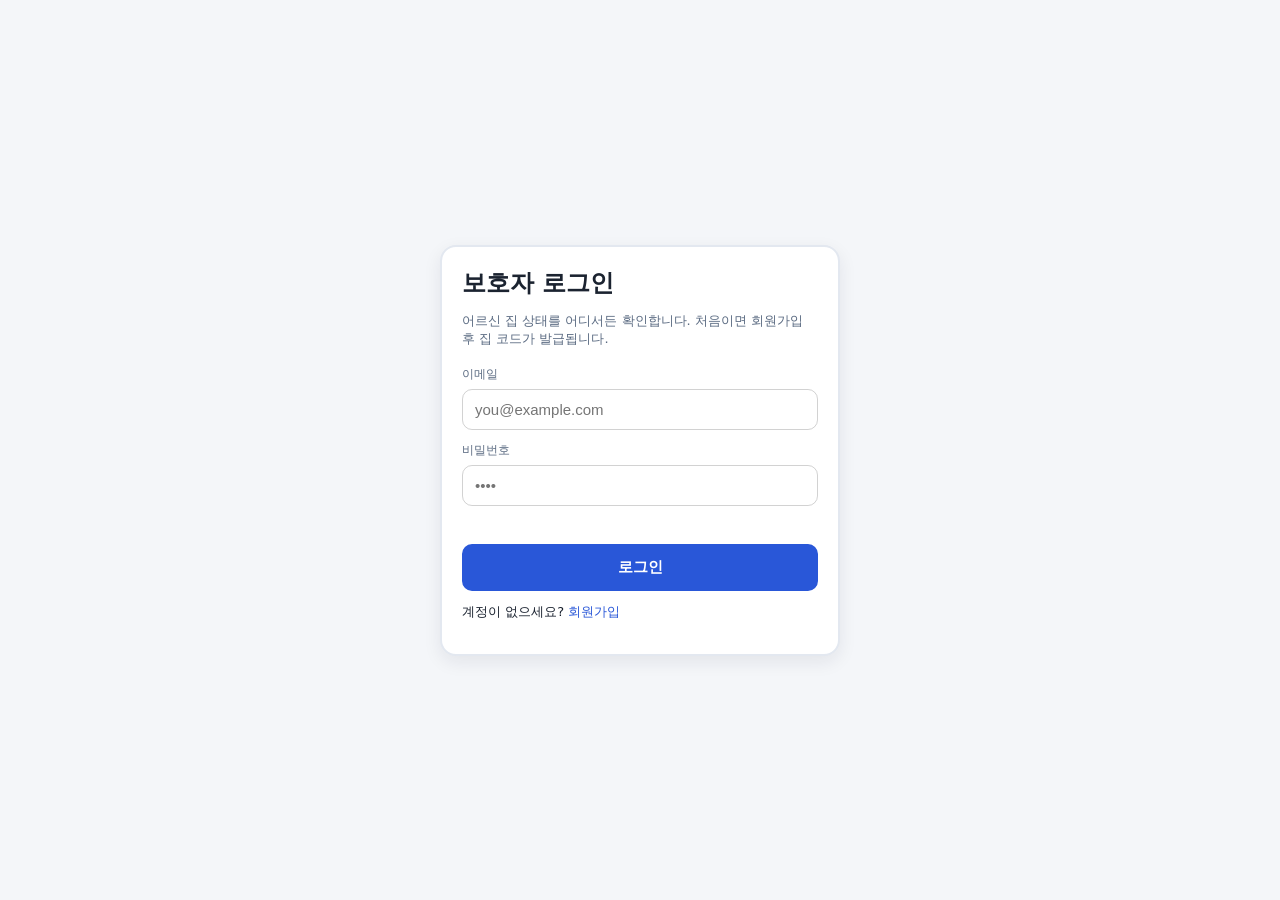
==== web/auth.html @ 43c27370 "계정·집 코드 연결, 폰 카메라·마이크 스트리밍, 데모 계정, 터널 실행 - server/db.py, auth.py: 이메일+비밀번호 회원가입/로그인(세션 쿠키), 집 6자리 코드" ====
<!DOCTYPE html>
<html lang="ko">
<head>
<meta charset="UTF-8">
<meta name="viewport" content="width=device-width, initial-scale=1.0">
<title>실버케어 AI — 보호자 로그인</title>
<link rel="stylesheet" href="css/base.css">
<link rel="stylesheet" href="css/theme-minimal.css">
<style>
  .auth-wrap{ min-height:100vh; display:flex; align-items:center; justify-content:center; padding:20px; }
  .auth-card{ width:100%; max-width:400px; }
  .auth-card h2{ margin:0 0 6px; }
  .auth-card p.muted{ font-size:13px; margin-bottom:18px; }
  .field{ display:flex; flex-direction:column; gap:6px; margin-bottom:12px; }
  .field label{ font-size:12px; color:var(--muted,#8a94a6); }
  .field input{ padding:11px 12px; border-radius:10px; border:1px solid rgba(127,127,127,.35); background:transparent; color:inherit; font-size:15px; }
  .row-btn{ display:flex; gap:8px; margin-top:6px; }
  .row-btn .btn{ flex:1; }
  .link{ background:none; border:none; color:var(--accent,#4f8cff); cursor:pointer; font-size:13px; padding:0; }
  .err{ color:#ff5c5c; font-size:13px; min-height:18px; margin:4px 0 8px; }
  .demo-box{ margin-top:16px; padding-top:14px; border-top:1px dashed rgba(127,127,127,.35); font-size:13px; }
</style>
</head>
<body>
<div class="auth-wrap">
  <div class="card auth-card">
    <h2 id="title">보호자 로그인</h2>
    <p class="muted">어르신 집 상태를 어디서든 확인합니다. 처음이면 회원가입 후 집 코드가 발급됩니다.</p>

    <div class="field" id="nameField" style="display:none;"><label>이름</label><input id="name" placeholder="홍길동"></div>
    <div class="field"><label>이메일</label><input id="email" type="email" placeholder="you@example.com" autocomplete="username"></div>
    <div class="field"><label>비밀번호</label><input id="password" type="password" placeholder="••••" autocomplete="current-password"></div>
    <div class="err" id="err"></div>

    <div class="row-btn">
      <button class="btn block" id="submitBtn" onclick="submit()">로그인</button>
    </div>
    <p style="margin-top:12px; font-size:13px;">
      <span id="toggleText">계정이 없으세요?</span>
      <button class="link" id="toggleBtn" onclick="toggleMode()">회원가입</button>
    </p>

    <div class="demo-box" id="demoBox" style="display:none;">
      <div class="muted">시연용 개발자 계정 — 클릭 한 번으로 "데모 집"에 연결되고 개발자 도구가 켜집니다.</div>
      <button class="btn sm outline block mt8" onclick="demoLogin()">🧪 데모 계정으로 로그인</button>
      <div class="muted mt8" id="demoInfo"></div>
    </div>
  </div>
</div>

<script src="js/common.js"></script>
<script>
  const params = new URLSearchParams(location.search);
  const next = params.get("next") || "guardian-dashboard.html";
  let mode = "login";

  function toggleMode(){
    mode = mode === "login" ? "signup" : "login";
    document.getElementById("title").textContent = mode === "login" ? "보호자 로그인" : "보호자 회원가입";
    document.getElementById("submitBtn").textContent = mode === "login" ? "로그인" : "회원가입";
    document.getElementById("toggleText").textContent = mode === "login" ? "계정이 없으세요?" : "이미 계정이 있으세요?";
    document.getElementById("toggleBtn").textContent = mode === "login" ? "회원가입" : "로그인";
    document.getElementById("nameField").style.display = mode === "login" ? "none" : "flex";
    document.getElementById("err").textContent = "";
  }

  async function post(url, body){
    const r = await fetch(url, { method:"POST", headers:{"Content-Type":"application/json"}, body: JSON.stringify(body||{}) });
    const j = await r.json().catch(()=>({}));
    if(!r.ok) throw new Error(j.error || ("오류 " + r.status));
    return j;
  }

  async function submit(){
    const email = document.getElementById("email").value.trim();
    const password = document.getElementById("password").value;
    const name = document.getElementById("name").value.trim();
    const err = document.getElementById("err"); err.textContent = "";
    try{
      const me = await post(mode === "login" ? "/api/auth/login" : "/api/auth/signup", { email, password, name });
      if(me.homes && me.homes.length) localStorage.setItem("daon_home_id", me.homes[0].id);
      localStorage.setItem("sc_mode", "guardian");
      location.href = next;
    }catch(e){ err.textContent = e.message; }
  }

  async function demoLogin(){
    try{
      const me = await post("/api/auth/demo");
      if(me.homes && me.homes.length) localStorage.setItem("daon_home_id", me.homes[0].id);
      localStorage.setItem("sc_mode", "guardian");
      location.href = next;
    }catch(e){ document.getElementById("err").textContent = e.message; }
  }

  document.getElementById("password").addEventListener("keydown", e => { if(e.key === "Enter") submit(); });
  fetch("/api/demo").then(r => r.json()).then(d => {
    if(d && d.email){
      document.getElementById("demoBox").style.display = "block";
      document.getElementById("demoInfo").textContent = `계정 ${d.email} · 집 코드 ${d.home_code} (로봇 폰에서 이 코드를 입력)`;
    }
  }).catch(()=>{});
  if(params.get("signup") === "1") toggleMode();
</script>
</body>
</html>
---- web/css/base.css ----
/* =========================================================
   base.css — 공통 리셋 / 레이아웃 / 컴포넌트 (테마 무관 공통 골격)
   실제 색상·모양은 theme-*.css 에서 CSS 변수로 덮어씁니다.
========================================================= */
:root{
  --bg: #0e1726;
  --fg: #eef2f7;
  --muted: #9fb0c3;
  --card-bg: #15213399;
  --accent: #4f8cff;
  --accent-2: #7bd0ff;
  --danger: #ff4d4f;
  --warn: #ffb020;
  --success: #3ddc84;
  --radius: 20px;
  --radius-sm: 10px;
  --shadow: 0 10px 30px rgba(0,0,0,.35);
  --border-w: 1px;
  --font: "Pretendard","Noto Sans KR",system-ui,-apple-system,sans-serif;
  --transition: .35s cubic-bezier(.4,0,.2,1);
  --maxw: 1080px;
}

*,*::before,*::after{ box-sizing:border-box; }
html,body{ height:100%; }
body{
  margin:0;
  background:var(--bg);
  color:var(--fg);
  font-family:var(--font);
  transition:background var(--transition), color var(--transition);
  -webkit-font-smoothing:antialiased;
}
img,svg,canvas{ display:block; max-width:100%; }
a{ color:inherit; }
button{ font-family:inherit; }

.wrap{ max-width:var(--maxw); margin:0 auto; padding:0 20px; }

/* ---------- 버튼 ---------- */
.btn{
  display:inline-flex; align-items:center; justify-content:center; gap:8px;
  padding:12px 20px;
  border-radius:var(--radius-sm);
  border:var(--border-w) solid var(--accent);
  background:var(--accent);
  color:#fff;
  font-size:15px; font-weight:600;
  cursor:pointer;
  transition:transform var(--transition), filter var(--transition), background var(--transition);
  user-select:none;
}
.btn:hover{ filter:brightness(1.08); }
.btn:active{ transform:scale(.97); }
.btn.ghost{ background:transparent; color:var(--fg); }
.btn.outline{ background:transparent; color:var(--accent); }
.btn.danger{ background:var(--danger); border-color:var(--danger); }
.btn.success{ background:var(--success); border-color:var(--success); color:#07331c; }
.btn.warn{ background:var(--warn); border-color:var(--warn); color:#3a2900; }
.btn.sm{ padding:7px 12px; font-size:13px; border-radius:8px; }
.btn.block{ width:100%; }
.btn:disabled{ opacity:.4; cursor:not-allowed; }

/* ---------- 카드 ---------- */
.card{
  background:var(--card-bg);
  border:var(--border-w) solid color-mix(in srgb, var(--fg) 12%, transparent);
  border-radius:var(--radius);
  box-shadow:var(--shadow);
  padding:20px;
  transition:border-color var(--transition);
}
.card h3{ margin:0 0 12px; font-size:16px; }
.card .card-head{
  display:flex; align-items:center; justify-content:space-between; margin-bottom:14px;
}

/* ---------- 배지 ---------- */
.badge{
  display:inline-flex; align-items:center; gap:6px;
  padding:4px 10px; border-radius:999px;
  font-size:12px; font-weight:700;
  background:color-mix(in srgb, var(--fg) 10%, transparent);
}
.badge.dot::before{ content:""; width:8px; height:8px; border-radius:50%; background:currentColor; }
.badge.ok{ color:var(--success); }
.badge.warn{ color:var(--warn); }
.badge.danger{ color:var(--danger); }

/* ---------- 탭 ---------- */
.tabs{ display:flex; gap:4px; border-bottom:2px solid color-mix(in srgb, var(--fg) 10%, transparent); margin-bottom:20px; overflow-x:auto; }
.tab-btn{
  padding:12px 18px; background:none; border:none; color:var(--muted);
  font-size:14px; font-weight:700; cursor:pointer; white-space:nowrap;
  border-bottom:3px solid transparent; margin-bottom:-2px;
  transition:color var(--transition), border-color var(--transition);
}
.tab-btn.active{ color:var(--accent); border-color:var(--accent); }
.tab-panel{ display:none; animation:fadein .3s ease; }
.tab-panel.active{ display:block; }
@keyframes fadein{ from{opacity:0; transform:translateY(6px);} to{opacity:1; transform:none;} }

/* ---------- 테이블 ---------- */
table{ width:100%; border-collapse:collapse; font-size:13px; }
th,td{ padding:9px 10px; text-align:left; border-bottom:1px solid color-mix(in srgb, var(--fg) 10%, transparent); }
th{ color:var(--muted); font-weight:700; font-size:12px; }

/* ---------- 폼 ---------- */
input[type=text], textarea, select{
  width:100%; padding:10px 12px; border-radius:var(--radius-sm);
  border:1px solid color-mix(in srgb, var(--fg) 20%, transparent);
  background:color-mix(in srgb, var(--bg) 70%, #000 10%);
  color:var(--fg); font-size:14px;
}

/* ---------- 유틸 ---------- */
.row{ display:flex; gap:16px; flex-wrap:wrap; }
.col{ flex:1; min-width:240px; }
.grid-2{ display:grid; grid-template-columns:1fr 1fr; gap:16px; }
.grid-3{ display:grid; grid-template-columns:repeat(3,1fr); gap:16px; }
@media (max-width:760px){ .grid-2,.grid-3{ grid-template-columns:1fr; } }
.muted{ color:var(--muted); }
.center{ text-align:center; }
.mt0{margin-top:0}.mt8{margin-top:8px}.mt16{margin-top:16px}.mt24{margin-top:24px}.mt32{margin-top:32px}
.mb0{margin-bottom:0}.mb8{margin-bottom:8px}.mb16{margin-bottom:16px}
.flex-between{ display:flex; align-items:center; justify-content:space-between; }
.flex-center{ display:flex; align-items:center; justify-content:center; }
.hidden{ display:none !important; }

/* ---------- 모드 재설정 코너 제스처 ---------- */
.corner-reset{
  position:fixed; top:0; right:0; width:56px; height:56px; z-index:9998;
  cursor:pointer;
}
.corner-reset::after{
  content:""; position:absolute; top:8px; right:8px; width:8px; height:8px;
  border-radius:50%; background:color-mix(in srgb, var(--fg) 25%, transparent);
}
.corner-reset .progress{
  position:absolute; inset:0; border-radius:0 0 0 56px;
  background:conic-gradient(var(--accent) var(--p,0%), transparent 0);
  opacity:0; transition:opacity .15s;
}
.corner-reset.pressing .progress{ opacity:.35; }

/* ---------- 토스트 ---------- */
.toast-area{ position:fixed; top:18px; left:50%; transform:translateX(-50%); display:flex; flex-direction:column; gap:8px; z-index:10000; }
.toast{
  background:color-mix(in srgb, var(--bg) 40%, #000 30%);
  border:1px solid color-mix(in srgb, var(--fg) 15%, transparent);
  color:var(--fg); padding:10px 18px; border-radius:999px; font-size:13px; box-shadow:var(--shadow);
  animation:toastin .25s ease;
}
@keyframes toastin{ from{opacity:0; transform:translateY(-10px);} to{opacity:1; transform:none;} }
---- web/css/theme-minimal.css ----
/* =========================================================
   테마 3: 미니멀 플랫(라이트) 스타일 — 고대비·저채도 비교용
   밝은 배경, 큰 글자, 최소 장식. 어르신 가독성 비교 시안
========================================================= */
body.theme-minimal{
  --bg: #f4f6f9;
  --fg: #1b2330;
  --muted: #5b6b82;
  --card-bg: #ffffff;
  --accent: #2957d8;
  --accent-2: #2957d8;
  --danger: #d8303a;
  --warn: #c7820a;
  --success: #1f9d5c;
  --radius: 16px;
  --radius-sm: 10px;
  --shadow: 0 6px 18px rgba(20,30,50,.08);
  --border-w: 2px;
  --font: "Pretendard","Noto Sans KR",system-ui,sans-serif;
}
body.theme-minimal .card{ border-color:#e3e8f0; }
body.theme-minimal .btn{ box-shadow:none; font-weight:700; }

/* 로봇 얼굴 - 단순 도형, 고대비 */
body.theme-minimal .robot-face{
  width:min(70vw,400px); height:min(70vw,400px);
  background:#1b2330; border-radius:40px;
  position:relative; display:flex; align-items:center; justify-content:center; gap:16%;
  box-shadow:0 20px 40px rgba(20,30,50,.18);
}
body.theme-minimal .eye{
  width:18%; aspect-ratio:1/1.2; background:#fff; border-radius:30%;
  transition:height .2s, border-radius .2s, background .2s;
}
body.theme-minimal .eye.blink{ animation:mblink 5s infinite; }
@keyframes mblink{ 0%,94%,100%{transform:scaleY(1);} 97%{transform:scaleY(.1);} }
body.theme-minimal .mouth{
  position:absolute; bottom:22%; left:50%; translate:-50% 0;
  width:22%; height:5%; background:#fff; border-radius:10px;
}

body.theme-minimal .robot-face[data-state="sleep"] .eye{ height:10%; border-radius:10px; background:#5b6b82; }
body.theme-minimal .robot-face[data-state="sleep"] .mouth{ opacity:0; }
body.theme-minimal .robot-face[data-state="sleep"]{ filter:brightness(.8); }
body.theme-minimal .robot-face[data-state="wake"] .eye{ height:38%; }
body.theme-minimal .robot-face[data-state="listening"] .eye{ height:40%; width:20%; }
body.theme-minimal .robot-face[data-state="thinking"] .eye{ animation:mlook 2s ease-in-out infinite; }
@keyframes mlook{ 0%,100%{translate:0 0;} 50%{translate:12% 0;} }
body.theme-minimal .robot-face[data-state="speaking"] .mouth{ animation:mtalk .3s ease-in-out infinite; }
@keyframes mtalk{ 0%,100%{height:5%;} 50%{height:14%;} }
body.theme-minimal .robot-face[data-state="alert"]{ box-shadow:0 0 0 10px var(--danger); animation:malert 1s infinite; }
@keyframes malert{ 0%,100%{box-shadow:0 0 0 10px var(--danger);} 50%{box-shadow:0 0 0 16px var(--danger);} }
body.theme-minimal .robot-face[data-state="alert"] .eye{ height:46%; }
body.theme-minimal .robot-face[data-state="recover"] .eye{ height:24%; }

body.theme-minimal .robot-face[data-emotion="happy"] .eye{ background:#f7c948; border-radius:0 0 60% 60%; }
body.theme-minimal .robot-face[data-emotion="sad"] .eye{ background:#8fa6ff; height:24%; }
body.theme-minimal .robot-face[data-emotion="angry"] .eye{ background:#ff8a6b; height:18%; border-radius:4px; }
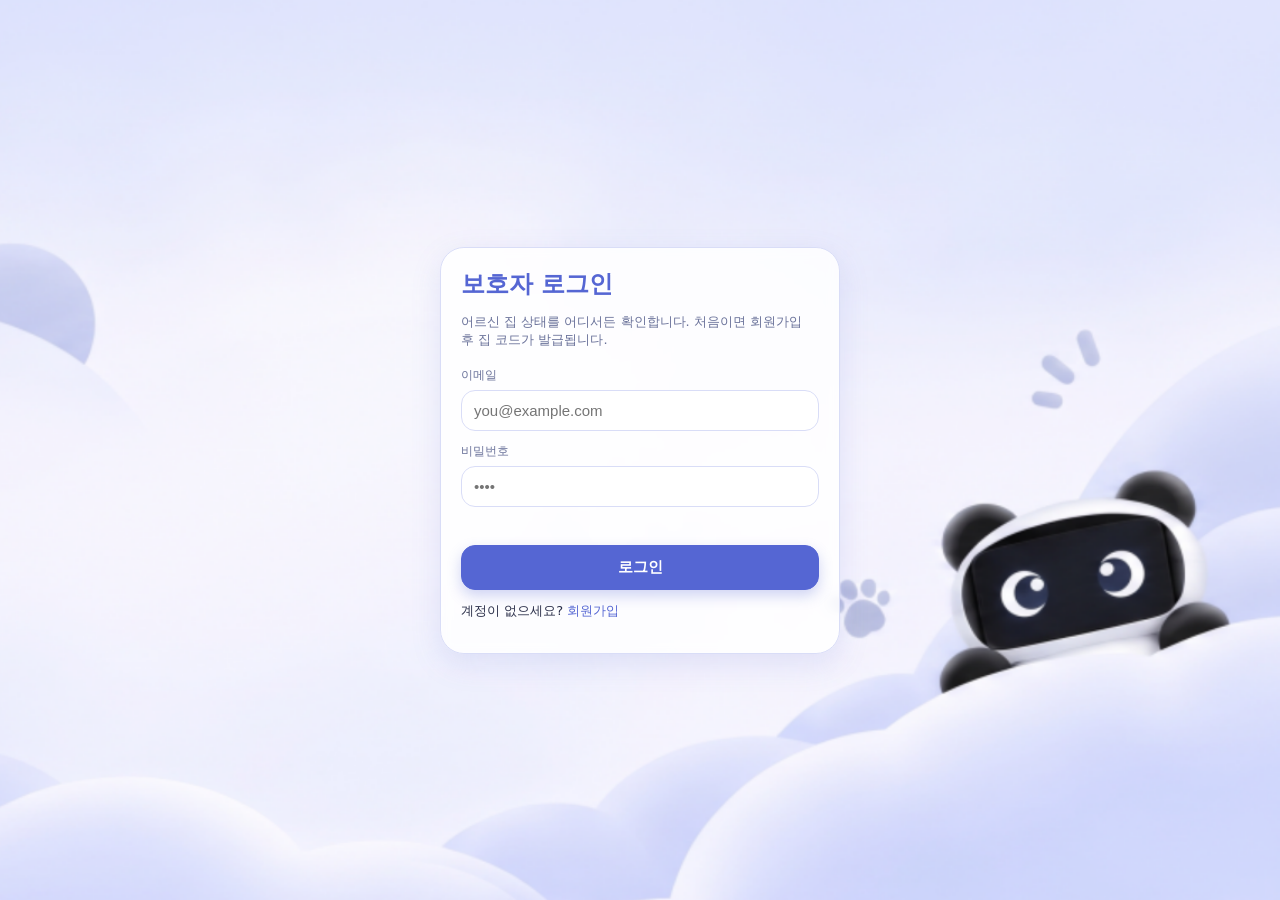
==== commit 297f0301: "web: 라벤더 구름 테마 적용 및 랜딩 프로필 이미지 추가 - 테마 색상/형태를 연보라 톤으로 변경 (theme-minimal.css)   - accent #5566d3, 배경 " ====
--- a/web/auth.html
+++ b/web/auth.html
@@ -4,8 +4,8 @@
 <meta charset="UTF-8">
 <meta name="viewport" content="width=device-width, initial-scale=1.0">
 <title>실버케어 AI — 보호자 로그인</title>
-<link rel="stylesheet" href="css/base.css">
-<link rel="stylesheet" href="css/theme-minimal.css">
+<link rel="stylesheet" href="css/base.css?v=4">
+<link rel="stylesheet" href="css/theme-minimal.css?v=4">
 <style>
   .auth-wrap{ min-height:100vh; display:flex; align-items:center; justify-content:center; padding:20px; }
   .auth-card{ width:100%; max-width:400px; }
--- a/web/css/base.css
+++ b/web/css/base.css
@@ -1,154 +1,158 @@
-/* =========================================================
-   base.css — 공통 리셋 / 레이아웃 / 컴포넌트 (테마 무관 공통 골격)
-   실제 색상·모양은 theme-*.css 에서 CSS 변수로 덮어씁니다.
-========================================================= */
-:root{
-  --bg: #0e1726;
-  --fg: #eef2f7;
-  --muted: #9fb0c3;
-  --card-bg: #15213399;
-  --accent: #4f8cff;
-  --accent-2: #7bd0ff;
-  --danger: #ff4d4f;
-  --warn: #ffb020;
-  --success: #3ddc84;
-  --radius: 20px;
-  --radius-sm: 10px;
-  --shadow: 0 10px 30px rgba(0,0,0,.35);
-  --border-w: 1px;
-  --font: "Pretendard","Noto Sans KR",system-ui,-apple-system,sans-serif;
-  --transition: .35s cubic-bezier(.4,0,.2,1);
-  --maxw: 1080px;
-}
-
-*,*::before,*::after{ box-sizing:border-box; }
-html,body{ height:100%; }
-body{
-  margin:0;
-  background:var(--bg);
-  color:var(--fg);
-  font-family:var(--font);
-  transition:background var(--transition), color var(--transition);
-  -webkit-font-smoothing:antialiased;
-}
-img,svg,canvas{ display:block; max-width:100%; }
-a{ color:inherit; }
-button{ font-family:inherit; }
-
-.wrap{ max-width:var(--maxw); margin:0 auto; padding:0 20px; }
-
-/* ---------- 버튼 ---------- */
-.btn{
-  display:inline-flex; align-items:center; justify-content:center; gap:8px;
-  padding:12px 20px;
-  border-radius:var(--radius-sm);
-  border:var(--border-w) solid var(--accent);
-  background:var(--accent);
-  color:#fff;
-  font-size:15px; font-weight:600;
-  cursor:pointer;
-  transition:transform var(--transition), filter var(--transition), background var(--transition);
-  user-select:none;
-}
-.btn:hover{ filter:brightness(1.08); }
-.btn:active{ transform:scale(.97); }
-.btn.ghost{ background:transparent; color:var(--fg); }
-.btn.outline{ background:transparent; color:var(--accent); }
-.btn.danger{ background:var(--danger); border-color:var(--danger); }
-.btn.success{ background:var(--success); border-color:var(--success); color:#07331c; }
-.btn.warn{ background:var(--warn); border-color:var(--warn); color:#3a2900; }
-.btn.sm{ padding:7px 12px; font-size:13px; border-radius:8px; }
-.btn.block{ width:100%; }
-.btn:disabled{ opacity:.4; cursor:not-allowed; }
-
-/* ---------- 카드 ---------- */
-.card{
-  background:var(--card-bg);
-  border:var(--border-w) solid color-mix(in srgb, var(--fg) 12%, transparent);
-  border-radius:var(--radius);
-  box-shadow:var(--shadow);
-  padding:20px;
-  transition:border-color var(--transition);
-}
-.card h3{ margin:0 0 12px; font-size:16px; }
-.card .card-head{
-  display:flex; align-items:center; justify-content:space-between; margin-bottom:14px;
-}
-
-/* ---------- 배지 ---------- */
-.badge{
-  display:inline-flex; align-items:center; gap:6px;
-  padding:4px 10px; border-radius:999px;
-  font-size:12px; font-weight:700;
-  background:color-mix(in srgb, var(--fg) 10%, transparent);
-}
-.badge.dot::before{ content:""; width:8px; height:8px; border-radius:50%; background:currentColor; }
-.badge.ok{ color:var(--success); }
-.badge.warn{ color:var(--warn); }
-.badge.danger{ color:var(--danger); }
-
-/* ---------- 탭 ---------- */
-.tabs{ display:flex; gap:4px; border-bottom:2px solid color-mix(in srgb, var(--fg) 10%, transparent); margin-bottom:20px; overflow-x:auto; }
-.tab-btn{
-  padding:12px 18px; background:none; border:none; color:var(--muted);
-  font-size:14px; font-weight:700; cursor:pointer; white-space:nowrap;
-  border-bottom:3px solid transparent; margin-bottom:-2px;
-  transition:color var(--transition), border-color var(--transition);
-}
-.tab-btn.active{ color:var(--accent); border-color:var(--accent); }
-.tab-panel{ display:none; animation:fadein .3s ease; }
-.tab-panel.active{ display:block; }
-@keyframes fadein{ from{opacity:0; transform:translateY(6px);} to{opacity:1; transform:none;} }
-
-/* ---------- 테이블 ---------- */
-table{ width:100%; border-collapse:collapse; font-size:13px; }
-th,td{ padding:9px 10px; text-align:left; border-bottom:1px solid color-mix(in srgb, var(--fg) 10%, transparent); }
-th{ color:var(--muted); font-weight:700; font-size:12px; }
-
-/* ---------- 폼 ---------- */
-input[type=text], textarea, select{
-  width:100%; padding:10px 12px; border-radius:var(--radius-sm);
-  border:1px solid color-mix(in srgb, var(--fg) 20%, transparent);
-  background:color-mix(in srgb, var(--bg) 70%, #000 10%);
-  color:var(--fg); font-size:14px;
-}
-
-/* ---------- 유틸 ---------- */
-.row{ display:flex; gap:16px; flex-wrap:wrap; }
-.col{ flex:1; min-width:240px; }
-.grid-2{ display:grid; grid-template-columns:1fr 1fr; gap:16px; }
-.grid-3{ display:grid; grid-template-columns:repeat(3,1fr); gap:16px; }
-@media (max-width:760px){ .grid-2,.grid-3{ grid-template-columns:1fr; } }
-.muted{ color:var(--muted); }
-.center{ text-align:center; }
-.mt0{margin-top:0}.mt8{margin-top:8px}.mt16{margin-top:16px}.mt24{margin-top:24px}.mt32{margin-top:32px}
-.mb0{margin-bottom:0}.mb8{margin-bottom:8px}.mb16{margin-bottom:16px}
-.flex-between{ display:flex; align-items:center; justify-content:space-between; }
-.flex-center{ display:flex; align-items:center; justify-content:center; }
-.hidden{ display:none !important; }
-
-/* ---------- 모드 재설정 코너 제스처 ---------- */
-.corner-reset{
-  position:fixed; top:0; right:0; width:56px; height:56px; z-index:9998;
-  cursor:pointer;
-}
-.corner-reset::after{
-  content:""; position:absolute; top:8px; right:8px; width:8px; height:8px;
-  border-radius:50%; background:color-mix(in srgb, var(--fg) 25%, transparent);
-}
-.corner-reset .progress{
-  position:absolute; inset:0; border-radius:0 0 0 56px;
-  background:conic-gradient(var(--accent) var(--p,0%), transparent 0);
-  opacity:0; transition:opacity .15s;
-}
-.corner-reset.pressing .progress{ opacity:.35; }
-
-/* ---------- 토스트 ---------- */
-.toast-area{ position:fixed; top:18px; left:50%; transform:translateX(-50%); display:flex; flex-direction:column; gap:8px; z-index:10000; }
-.toast{
-  background:color-mix(in srgb, var(--bg) 40%, #000 30%);
-  border:1px solid color-mix(in srgb, var(--fg) 15%, transparent);
-  color:var(--fg); padding:10px 18px; border-radius:999px; font-size:13px; box-shadow:var(--shadow);
-  animation:toastin .25s ease;
-}
-@keyframes toastin{ from{opacity:0; transform:translateY(-10px);} to{opacity:1; transform:none;} }
+/* =========================================================
+   base.css — 공통 리셋 / 레이아웃 / 컴포넌트 (테마 무관 공통 골격)
+   실제 색상·모양은 theme-*.css 에서 CSS 변수로 덮어씁니다.
+========================================================= */
+:root{
+  --bg: #0e1726;
+  --fg: #eef2f7;
+  --muted: #9fb0c3;
+  --card-bg: #15213399;
+  --accent: #4f8cff;
+  --accent-2: #7bd0ff;
+  --danger: #ff4d4f;
+  --warn: #ffb020;
+  --success: #3ddc84;
+  --radius: 20px;
+  --radius-sm: 10px;
+  --shadow: 0 10px 30px rgba(0,0,0,.35);
+  --border-w: 1px;
+  --font: "Pretendard","Noto Sans KR",system-ui,-apple-system,sans-serif;
+  --transition: .35s cubic-bezier(.4,0,.2,1);
+  --maxw: 1080px;
+}
+
+*,*::before,*::after{ box-sizing:border-box; }
+html,body{ height:100%; }
+body{
+  margin:0;
+  background:var(--bg);
+  color:var(--fg);
+  font-family:var(--font);
+  transition:background var(--transition), color var(--transition);
+  -webkit-font-smoothing:antialiased;
+}
+img,svg,canvas{ display:block; max-width:100%; }
+a{ color:inherit; }
+button{ font-family:inherit; }
+
+.wrap{ max-width:var(--maxw); margin:0 auto; padding:0 20px; }
+
+/* ---------- 버튼 ---------- */
+.btn{
+  display:inline-flex; align-items:center; justify-content:center; gap:8px;
+  padding:12px 20px;
+  border-radius:var(--radius-sm);
+  border:var(--border-w) solid var(--accent);
+  background:var(--accent);
+  color:#fff;
+  font-size:15px; font-weight:600;
+  cursor:pointer;
+  transition:transform var(--transition), filter var(--transition), background var(--transition);
+  user-select:none;
+}
+.btn:hover{ filter:brightness(1.08); }
+.btn:active{ transform:scale(.97); }
+.btn.ghost{ background:transparent; color:var(--fg); }
+.btn.outline{ background:transparent; color:var(--accent); }
+.btn.danger{ background:var(--danger); border-color:var(--danger); }
+.btn.success{ background:var(--success); border-color:var(--success); color:#07331c; }
+.btn.warn{ background:var(--warn); border-color:var(--warn); color:#3a2900; }
+.btn.sm{ padding:7px 12px; font-size:13px; border-radius:8px; }
+.btn.block{ width:100%; }
+.btn:disabled{ opacity:.4; cursor:not-allowed; }
+
+/* ---------- 카드 ---------- */
+.card{
+  background:var(--card-bg);
+  border:var(--border-w) solid color-mix(in srgb, var(--fg) 12%, transparent);
+  border-radius:var(--radius);
+  box-shadow:var(--shadow);
+  padding:20px;
+  transition:border-color var(--transition);
+}
+.card h3{ margin:0 0 12px; font-size:16px; }
+.card .card-head{
+  display:flex; align-items:center; justify-content:space-between; margin-bottom:14px;
+}
+
+/* ---------- 배지 ---------- */
+.badge{
+  display:inline-flex; align-items:center; gap:6px;
+  padding:4px 10px; border-radius:999px;
+  font-size:12px; font-weight:700;
+  background:color-mix(in srgb, var(--fg) 10%, transparent);
+}
+.badge.dot::before{ content:""; width:8px; height:8px; border-radius:50%; background:currentColor; }
+.badge.ok{ color:var(--success); }
+.badge.warn{ color:var(--warn); }
+.badge.danger{ color:var(--danger); }
+
+/* ---------- 탭 ---------- */
+.tabs{ display:flex; gap:4px; border-bottom:2px solid color-mix(in srgb, var(--fg) 10%, transparent); margin-bottom:20px; overflow-x:auto; }
+.tab-btn{
+  padding:12px 18px; background:none; border:none; color:var(--muted);
+  font-size:14px; font-weight:700; cursor:pointer; white-space:nowrap;
+  border-bottom:3px solid transparent; margin-bottom:-2px;
+  transition:color var(--transition), border-color var(--transition);
+}
+.tab-btn.active{ color:var(--accent); border-color:var(--accent); }
+.tab-panel{ display:none; animation:fadein .3s ease; }
+.tab-panel.active{ display:block; }
+@keyframes fadein{ from{opacity:0; transform:translateY(6px);} to{opacity:1; transform:none;} }
+
+/* ---------- 테이블 ---------- */
+table{ width:100%; border-collapse:collapse; font-size:13px; }
+th,td{ padding:9px 10px; text-align:left; border-bottom:1px solid color-mix(in srgb, var(--fg) 10%, transparent); }
+th{ color:var(--muted); font-weight:700; font-size:12px; }
+
+/* ---------- 폼 ---------- */
+input[type=text], textarea, select{
+  width:100%; padding:10px 12px; border-radius:var(--radius-sm);
+  border:1px solid color-mix(in srgb, var(--fg) 20%, transparent);
+  background:color-mix(in srgb, var(--bg) 70%, #000 10%);
+  color:var(--fg); font-size:14px;
+}
+
+/* ---------- 유틸 ---------- */
+.row{ display:flex; gap:16px; flex-wrap:wrap; }
+.col{ flex:1; min-width:240px; }
+.grid-2{ display:grid; grid-template-columns:1fr 1fr; gap:16px; }
+.grid-3{ display:grid; grid-template-columns:repeat(3,1fr); gap:16px; }
+@media (max-width:760px){ .grid-2,.grid-3{ grid-template-columns:1fr; } }
+.muted{ color:var(--muted); }
+.center{ text-align:center; }
+.mt0{margin-top:0}.mt8{margin-top:8px}.mt16{margin-top:16px}.mt24{margin-top:24px}.mt32{margin-top:32px}
+.mb0{margin-bottom:0}.mb8{margin-bottom:8px}.mb16{margin-bottom:16px}
+.flex-between{ display:flex; align-items:center; justify-content:space-between; }
+.flex-center{ display:flex; align-items:center; justify-content:center; }
+.hidden{ display:none !important; }
+
+/* ---------- 모드 재설정 코너 제스처 ---------- */
+.corner-reset{
+  position:fixed; top:0; right:0; width:56px; height:56px; z-index:9998;
+  cursor:pointer;
+}
+.corner-reset::after{
+  content:""; position:absolute; top:8px; right:8px; width:8px; height:8px;
+  border-radius:50%; background:color-mix(in srgb, var(--fg) 25%, transparent);
+}
+.corner-reset .progress{
+  position:absolute; inset:0; border-radius:0 0 0 56px;
+  background:conic-gradient(var(--accent) var(--p,0%), transparent 0);
+  opacity:0; transition:opacity .15s;
+}
+.corner-reset.pressing .progress{ opacity:.35; }
+
+/* ---------- 토스트 ---------- */
+.toast-area{ position:fixed; top:18px; left:50%; transform:translateX(-50%); display:flex; flex-direction:column; gap:8px; z-index:10000; }
+.toast{
+  background:color-mix(in srgb, var(--bg) 40%, #000 30%);
+  border:1px solid color-mix(in srgb, var(--fg) 15%, transparent);
+  color:var(--fg); padding:10px 18px; border-radius:999px; font-size:13px; box-shadow:var(--shadow);
+  animation:toastin .25s ease;
+}
+@keyframes toastin{ from{opacity:0; transform:translateY(-10px);} to{opacity:1; transform:none;} }
+
+/* ---- 통합자 추가: 버튼 글자 줄바꿈 방지, 좁은 화면 대응 ---- */
+.btn{ white-space:nowrap; }
+.badge{ white-space:nowrap; }
--- a/web/css/theme-minimal.css
+++ b/web/css/theme-minimal.css
@@ -1,59 +1,81 @@
-/* =========================================================
-   테마 3: 미니멀 플랫(라이트) 스타일 — 고대비·저채도 비교용
-   밝은 배경, 큰 글자, 최소 장식. 어르신 가독성 비교 시안
-========================================================= */
-body.theme-minimal{
-  --bg: #f4f6f9;
-  --fg: #1b2330;
-  --muted: #5b6b82;
-  --card-bg: #ffffff;
-  --accent: #2957d8;
-  --accent-2: #2957d8;
-  --danger: #d8303a;
-  --warn: #c7820a;
-  --success: #1f9d5c;
-  --radius: 16px;
-  --radius-sm: 10px;
-  --shadow: 0 6px 18px rgba(20,30,50,.08);
-  --border-w: 2px;
-  --font: "Pretendard","Noto Sans KR",system-ui,sans-serif;
-}
-body.theme-minimal .card{ border-color:#e3e8f0; }
-body.theme-minimal .btn{ box-shadow:none; font-weight:700; }
-
-/* 로봇 얼굴 - 단순 도형, 고대비 */
-body.theme-minimal .robot-face{
-  width:min(70vw,400px); height:min(70vw,400px);
-  background:#1b2330; border-radius:40px;
-  position:relative; display:flex; align-items:center; justify-content:center; gap:16%;
-  box-shadow:0 20px 40px rgba(20,30,50,.18);
-}
-body.theme-minimal .eye{
-  width:18%; aspect-ratio:1/1.2; background:#fff; border-radius:30%;
-  transition:height .2s, border-radius .2s, background .2s;
-}
-body.theme-minimal .eye.blink{ animation:mblink 5s infinite; }
-@keyframes mblink{ 0%,94%,100%{transform:scaleY(1);} 97%{transform:scaleY(.1);} }
-body.theme-minimal .mouth{
-  position:absolute; bottom:22%; left:50%; translate:-50% 0;
-  width:22%; height:5%; background:#fff; border-radius:10px;
-}
-
-body.theme-minimal .robot-face[data-state="sleep"] .eye{ height:10%; border-radius:10px; background:#5b6b82; }
-body.theme-minimal .robot-face[data-state="sleep"] .mouth{ opacity:0; }
-body.theme-minimal .robot-face[data-state="sleep"]{ filter:brightness(.8); }
-body.theme-minimal .robot-face[data-state="wake"] .eye{ height:38%; }
-body.theme-minimal .robot-face[data-state="listening"] .eye{ height:40%; width:20%; }
-body.theme-minimal .robot-face[data-state="thinking"] .eye{ animation:mlook 2s ease-in-out infinite; }
-@keyframes mlook{ 0%,100%{translate:0 0;} 50%{translate:12% 0;} }
-body.theme-minimal .robot-face[data-state="speaking"] .mouth{ animation:mtalk .3s ease-in-out infinite; }
-@keyframes mtalk{ 0%,100%{height:5%;} 50%{height:14%;} }
-body.theme-minimal .robot-face[data-state="alert"]{ box-shadow:0 0 0 10px var(--danger); animation:malert 1s infinite; }
-@keyframes malert{ 0%,100%{box-shadow:0 0 0 10px var(--danger);} 50%{box-shadow:0 0 0 16px var(--danger);} }
-body.theme-minimal .robot-face[data-state="alert"] .eye{ height:46%; }
-body.theme-minimal .robot-face[data-state="recover"] .eye{ height:24%; }
-
-body.theme-minimal .robot-face[data-emotion="happy"] .eye{ background:#f7c948; border-radius:0 0 60% 60%; }
-body.theme-minimal .robot-face[data-emotion="sad"] .eye{ background:#8fa6ff; height:24%; }
-body.theme-minimal .robot-face[data-emotion="angry"] .eye{ background:#ff8a6b; height:18%; border-radius:4px; }
-
+/* =========================================================
+   테마 3: 미니멀 플랫(라이트) 스타일 — 고대비·저채도 비교용
+   밝은 배경, 큰 글자, 최소 장식. 어르신 가독성 비교 시안
+========================================================= */
+body.theme-minimal{
+  --bg: #f4f3fd;
+  --fg: #2b2f4a;
+  --muted: #6a729a;
+  --card-bg: #ffffffd9;
+  --accent: #5566d3;
+  --accent-2: #8f9ee8;
+  --danger: #d8303a;
+  --warn: #c7820a;
+  --success: #1f9d5c;
+  --radius: 24px;
+  --radius-sm: 14px;
+  --shadow: 0 10px 30px rgba(110,122,210,.16);
+  --border-w: 1px;
+  --font: "Pretendard","Noto Sans KR",system-ui,sans-serif;
+}
+/* 공통 배경: 라벤더 그라데이션 + 오른쪽 아래 구름/로봇 (로그인·연결·대시보드 공통) */
+body.theme-minimal{
+  background:
+    url("../img/bg-cloud.png") right bottom / cover no-repeat fixed,
+    linear-gradient(180deg,#f8f7ff 0%,#e9ecfb 100%) fixed;
+}
+body.theme-minimal .field input,
+body.theme-minimal .code-input{
+  background:#fff; color:var(--fg); border:1px solid #d9ddf7; border-radius:14px;
+}
+body.theme-minimal .field input:focus,
+body.theme-minimal .code-input:focus{
+  outline:none; border-color:var(--accent-2); box-shadow:0 0 0 3px rgba(143,158,232,.28);
+}
+body.theme-minimal .auth-card h2,
+body.theme-minimal .pair-card h2{ color:var(--accent); }
+body.theme-minimal .demo-box{ border-top-color:#d9ddf7; }
+body.theme-minimal .card{ border-color:#d9ddf7; backdrop-filter:blur(6px); }
+body.theme-minimal .btn{ box-shadow:0 6px 14px rgba(85,102,211,.28); font-weight:700; }
+body.theme-minimal .btn.ghost,
+body.theme-minimal .btn.outline{ box-shadow:none; }
+body.theme-minimal input[type=text],
+body.theme-minimal textarea,
+body.theme-minimal select{ background:#fff; border-color:#d9ddf7; }
+
+/* 로봇 얼굴 - 단순 도형, 고대비 */
+body.theme-minimal .robot-face{
+  width:min(70vw,400px); height:min(70vw,400px);
+  background:#1b2330; border-radius:40px;
+  position:relative; display:flex; align-items:center; justify-content:center; gap:16%;
+  box-shadow:0 20px 40px rgba(20,30,50,.18);
+}
+body.theme-minimal .eye{
+  width:18%; aspect-ratio:1/1.2; background:#fff; border-radius:30%;
+  transition:height .2s, border-radius .2s, background .2s;
+}
+body.theme-minimal .eye.blink{ animation:mblink 5s infinite; }
+@keyframes mblink{ 0%,94%,100%{transform:scaleY(1);} 97%{transform:scaleY(.1);} }
+body.theme-minimal .mouth{
+  position:absolute; bottom:22%; left:50%; translate:-50% 0;
+  width:22%; height:5%; background:#fff; border-radius:10px;
+}
+
+body.theme-minimal .robot-face[data-state="sleep"] .eye{ height:10%; border-radius:10px; background:#5b6b82; }
+body.theme-minimal .robot-face[data-state="sleep"] .mouth{ opacity:0; }
+body.theme-minimal .robot-face[data-state="sleep"]{ filter:brightness(.8); }
+body.theme-minimal .robot-face[data-state="wake"] .eye{ height:38%; }
+body.theme-minimal .robot-face[data-state="listening"] .eye{ height:40%; width:20%; }
+body.theme-minimal .robot-face[data-state="thinking"] .eye{ animation:mlook 2s ease-in-out infinite; }
+@keyframes mlook{ 0%,100%{translate:0 0;} 50%{translate:12% 0;} }
+body.theme-minimal .robot-face[data-state="speaking"] .mouth{ animation:mtalk .3s ease-in-out infinite; }
+@keyframes mtalk{ 0%,100%{height:5%;} 50%{height:14%;} }
+body.theme-minimal .robot-face[data-state="alert"]{ box-shadow:0 0 0 10px var(--danger); animation:malert 1s infinite; }
+@keyframes malert{ 0%,100%{box-shadow:0 0 0 10px var(--danger);} 50%{box-shadow:0 0 0 16px var(--danger);} }
+body.theme-minimal .robot-face[data-state="alert"] .eye{ height:46%; }
+body.theme-minimal .robot-face[data-state="recover"] .eye{ height:24%; }
+
+body.theme-minimal .robot-face[data-emotion="happy"] .eye{ background:#f7c948; border-radius:0 0 60% 60%; }
+body.theme-minimal .robot-face[data-emotion="sad"] .eye{ background:#8fa6ff; height:24%; }
+body.theme-minimal .robot-face[data-emotion="angry"] .eye{ background:#ff8a6b; height:18%; border-radius:4px; }
+
